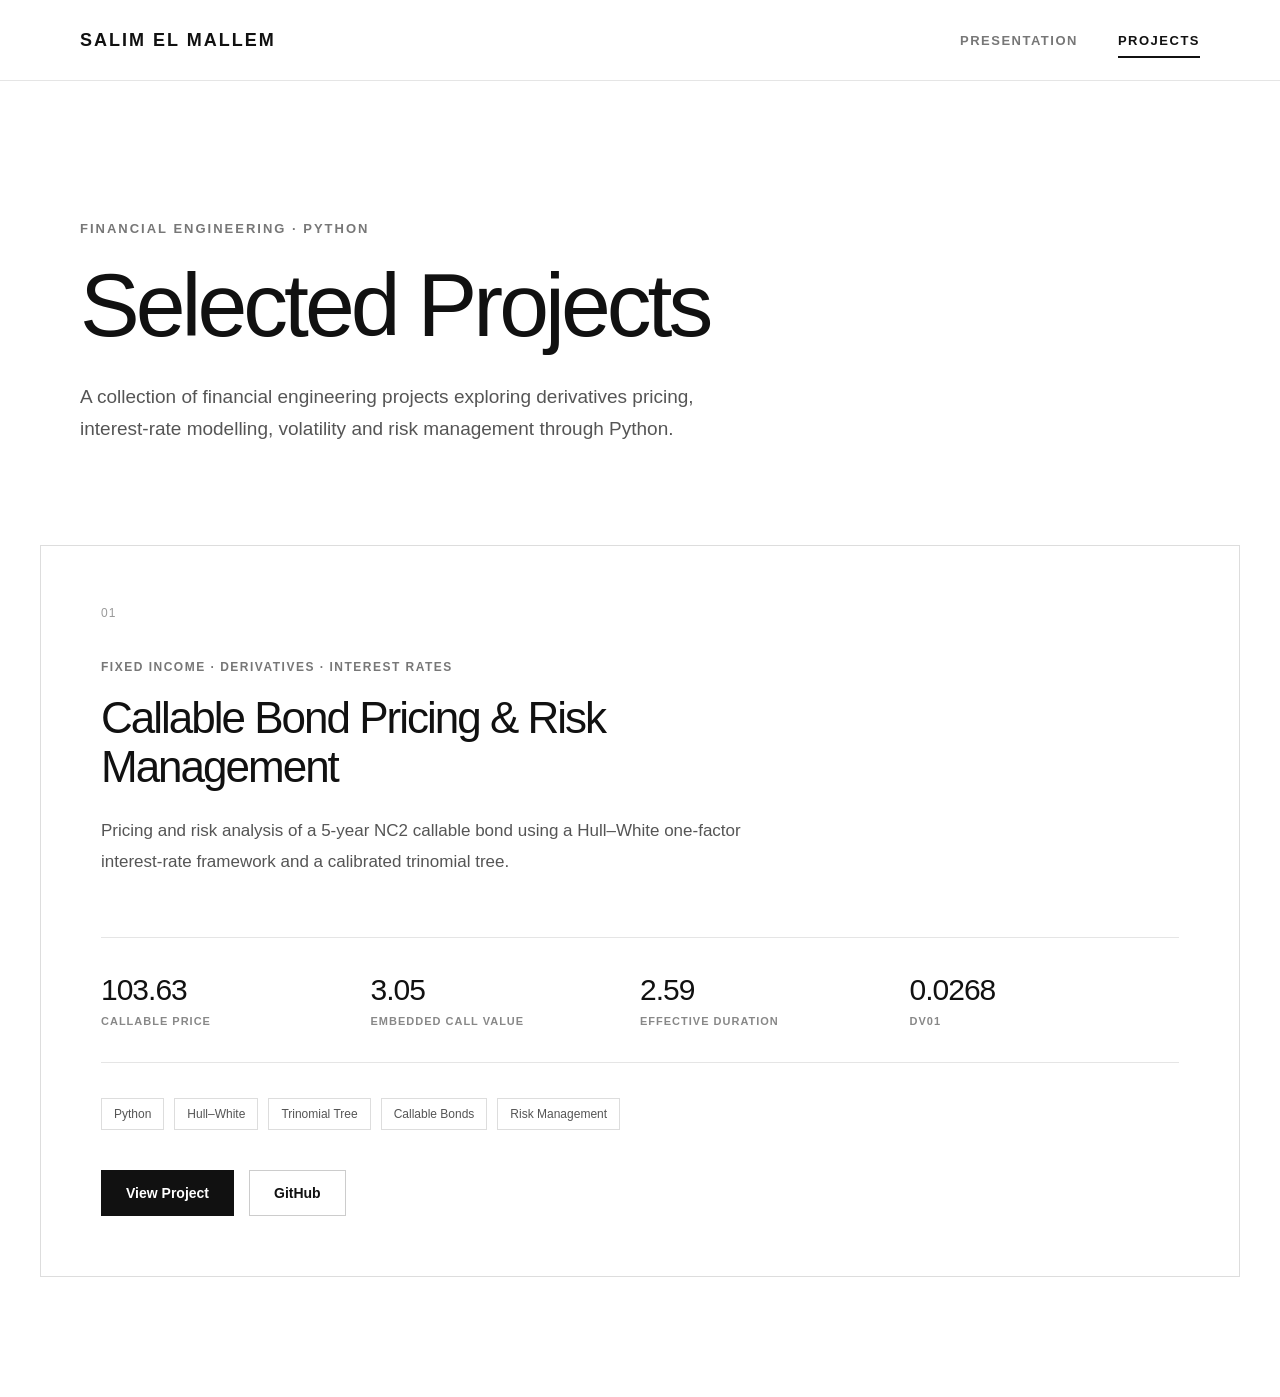
==== projects.html @ 1f4c6bae "Initial portfolio website" ====
<!DOCTYPE html>
<html lang="en">

<head>
    <meta charset="UTF-8">
    <meta name="viewport" content="width=device-width, initial-scale=1.0">

    <title>Projects | Salim El Mallem</title>

    <link rel="stylesheet" href="style.css">
</head>

<body>

    <!-- =========================
         HEADER
    ========================== -->

    <header>

        <nav class="navbar">

            <a href="index.html" class="logo">
                SALIM EL MALLEM
            </a>

            <div class="nav-links">

                <a href="index.html">
                    PRESENTATION
                </a>

                <a href="projects.html" class="active">
                    PROJECTS
                </a>

            </div>

        </nav>

    </header>


    <main>

        <!-- =========================
             PROJECTS INTRO
        ========================== -->

        <section class="projects-hero">

            <p class="eyebrow">
                FINANCIAL ENGINEERING · PYTHON
            </p>

            <h1>
                Selected Projects
            </h1>

            <p class="projects-intro">
                A collection of financial engineering projects exploring
                derivatives pricing, interest-rate modelling, volatility
                and risk management through Python.
            </p>

        </section>


        <!-- =========================
             PROJECTS
        ========================== -->

        <section class="projects-section">

            <div class="section-container">


                <!-- =========================
                     CALLABLE BOND PROJECT
                ========================== -->

                <article class="project-card">

                    <div class="project-top">

                        <div>

                            <p class="project-number">
                                01
                            </p>

                            <p class="project-category">
                                FIXED INCOME · DERIVATIVES · INTEREST RATES
                            </p>

                            <h2>
                                Callable Bond Pricing
                                & Risk Management
                            </h2>

                            <p class="project-description">
                                Pricing and risk analysis of a 5-year NC2 callable bond
                                using a Hull–White one-factor interest-rate framework
                                and a calibrated trinomial tree.
                            </p>

                        </div>

                    </div>


                    <!-- PROJECT METRICS -->

                    <div class="project-metrics">

                        <div class="project-metric">

                            <strong>
                                103.63
                            </strong>

                            <span>
                                Callable Price
                            </span>

                        </div>


                        <div class="project-metric">

                            <strong>
                                3.05
                            </strong>

                            <span>
                                Embedded Call Value
                            </span>

                        </div>


                        <div class="project-metric">

                            <strong>
                                2.59
                            </strong>

                            <span>
                                Effective Duration
                            </span>

                        </div>


                        <div class="project-metric">

                            <strong>
                                0.0268
                            </strong>

                            <span>
                                DV01
                            </span>

                        </div>

                    </div>


                    <!-- PROJECT TAGS -->

                    <div class="project-tags">

                        <span>Python</span>

                        <span>Hull–White</span>

                        <span>Trinomial Tree</span>

                        <span>Callable Bonds</span>

                        <span>Risk Management</span>

                    </div>


                    <!-- PROJECT LINKS -->

                    <div class="project-links">

                        <a href="projects/callable-bond.html"
                           class="primary-button">
                            View Project
                        </a>

                        <a href="https://github.com/SalimEM04/callable-bond-pricing"
                           target="_blank"
                           rel="noopener noreferrer"
                           class="secondary-button">
                            GitHub
                        </a>

                    </div>

                </article>

            </div>

        </section>

    </main>

</body>

</html>
---- style.css ----
/* =========================================================
   SALIM EL MALLEM — PORTFOLIO
   COMPLETE STYLESHEET
========================================================= */


/* =========================
   GENERAL
========================= */

* {
    margin: 0;
    padding: 0;
    box-sizing: border-box;
}

html {
    scroll-behavior: smooth;
}

body {
    font-family: Arial, Helvetica, sans-serif;
    background-color: #ffffff;
    color: #111111;
    overflow-x: hidden;
}

.section-container {
    width: 100%;
    max-width: 1200px;
    margin: 0 auto;
}


/* =========================
   HEADER
========================= */

header {
    width: 100%;
    background-color: #ffffff;
    border-bottom: 1px solid #e5e5e5;
}

.navbar {
    width: 100%;
    max-width: 1200px;
    height: 80px;

    margin: 0 auto;
    padding: 0 40px;

    display: flex;
    align-items: center;
    justify-content: space-between;
}

.logo {
    font-size: 18px;
    font-weight: 700;
    letter-spacing: 2px;

    color: #111111;
    text-decoration: none;
}

.nav-links {
    display: flex;
    align-items: center;
    gap: 40px;
}

.nav-links a {
    position: relative;

    font-size: 13px;
    font-weight: 600;
    letter-spacing: 1.5px;

    color: #777777;
    text-decoration: none;

    transition: color 0.2s ease;
}

.nav-links a:hover {
    color: #111111;
}

.nav-links a.active {
    color: #111111;
}

.nav-links a.active::after {
    content: "";

    position: absolute;
    left: 0;
    bottom: -10px;

    width: 100%;
    height: 2px;

    background-color: #111111;
}


/* =========================
   BUTTONS
========================= */

.primary-button,
.secondary-button {
    display: inline-block;

    padding: 14px 24px;

    font-size: 14px;
    font-weight: 600;

    text-decoration: none;

    transition: all 0.2s ease;
}

.primary-button {
    background-color: #111111;
    color: #ffffff;

    border: 1px solid #111111;
}

.primary-button:hover {
    background-color: #333333;
}

.secondary-button {
    background-color: #ffffff;
    color: #111111;

    border: 1px solid #cccccc;
}

.secondary-button:hover {
    border-color: #111111;
}


/* =========================
   COMMON ELEMENTS
========================= */

.eyebrow {
    margin-bottom: 25px;

    font-size: 13px;
    font-weight: 600;
    letter-spacing: 2px;

    color: #777777;
}

.section-label {
    margin-bottom: 40px;

    font-size: 12px;
    font-weight: 600;
    letter-spacing: 2px;

    color: #777777;
}

.section-title {
    margin-bottom: 60px;

    font-size: 46px;
    font-weight: 500;

    line-height: 1.1;
    letter-spacing: -2px;
}


/* =========================================================
   PRESENTATION PAGE
========================================================= */


/* =========================
   HERO
========================= */

.hero {
    width: 100%;
    max-width: 1200px;

    min-height: calc(100vh - 81px);

    margin: 0 auto;
    padding: 140px 40px 100px;

    display: flex;
    flex-direction: column;
    justify-content: center;
    align-items: flex-start;
}

.hero h1 {
    max-width: 900px;

    margin-bottom: 30px;

    font-size: clamp(52px, 7vw, 95px);
    font-weight: 500;

    line-height: 0.98;
    letter-spacing: -4px;
}

.intro {
    max-width: 650px;

    margin-bottom: 40px;

    font-size: 19px;
    line-height: 1.7;

    color: #555555;
}

.hero-links {
    display: flex;
    gap: 15px;
}


/* =========================
   ABOUT
========================= */

.about {
    padding: 120px 40px;

    border-top: 1px solid #e5e5e5;
}

.about-content {
    display: grid;

    grid-template-columns: 1fr 1fr;

    gap: 100px;

    align-items: start;
}

.about-content h2 {
    font-size: 46px;
    font-weight: 500;

    line-height: 1.1;
    letter-spacing: -2px;
}

.about-text p {
    margin-bottom: 24px;

    font-size: 17px;
    line-height: 1.8;

    color: #555555;
}


/* =========================
   FINANCE INVOLVEMENT
========================= */

.involvement {
    padding: 120px 40px;

    border-top: 1px solid #e5e5e5;
}

.involvement-grid {
    display: grid;

    grid-template-columns: repeat(2, 1fr);

    gap: 30px;
}

.involvement-card {
    min-height: 330px;

    padding: 40px;

    border: 1px solid #dddddd;

    display: flex;
    flex-direction: column;
}

.card-number {
    margin-bottom: 60px;

    font-size: 12px;
    letter-spacing: 1px;

    color: #999999;
}

.involvement-card h3,
.beyond-card h3 {
    margin-bottom: 10px;

    font-size: 27px;
    font-weight: 500;

    letter-spacing: -1px;
}

.card-role {
    margin-bottom: 30px;

    font-size: 14px;
    font-weight: 600;

    color: #555555;
}

.card-description {
    max-width: 450px;

    font-size: 16px;
    line-height: 1.7;

    color: #666666;
}

.involvement-card .card-description {
    margin-top: auto;
}


/* =========================
   BEYOND FINANCE
========================= */

.beyond {
    padding: 120px 40px;

    border-top: 1px solid #e5e5e5;
}

.beyond-grid {
    display: grid;

    grid-template-columns: repeat(2, 1fr);

    gap: 30px;
}

.beyond-card {
    min-height: 430px;

    padding: 40px;

    border: 1px solid #dddddd;

    display: flex;
    flex-direction: column;
}

.beyond-card .card-description {
    margin-bottom: 45px;
}


/* =========================
   STATS
========================= */

.stats {
    margin-top: auto;

    padding-top: 30px;

    border-top: 1px solid #e5e5e5;

    display: flex;

    gap: 50px;
}

.stat {
    display: flex;
    flex-direction: column;
}

.stat strong {
    margin-bottom: 8px;

    font-size: 34px;
    font-weight: 500;

    letter-spacing: -1px;
}

.stat span {
    font-size: 11px;
    font-weight: 600;

    letter-spacing: 1px;
    text-transform: uppercase;

    color: #888888;
}


/* =========================================================
   PROJECTS PAGE
========================================================= */


/* =========================
   PROJECTS HERO
========================= */

.projects-hero {
    width: 100%;
    max-width: 1200px;

    margin: 0 auto;

    padding: 140px 40px 100px;
}

.projects-hero h1 {
    margin-bottom: 30px;

    font-size: clamp(60px, 7vw, 95px);
    font-weight: 500;

    line-height: 1;
    letter-spacing: -4px;
}

.projects-intro {
    max-width: 650px;

    font-size: 19px;
    line-height: 1.7;

    color: #555555;
}


/* =========================
   PROJECTS SECTION
========================= */

.projects-section {
    padding: 0 40px 120px;
}

.project-card {
    padding: 60px;

    border: 1px solid #dddddd;
}

.project-number {
    margin-bottom: 40px;

    font-size: 12px;
    letter-spacing: 1px;

    color: #999999;
}

.project-category {
    margin-bottom: 20px;

    font-size: 12px;
    font-weight: 600;
    letter-spacing: 1.5px;

    color: #777777;
}

.project-card h2 {
    max-width: 700px;

    margin-bottom: 25px;

    font-size: 44px;
    font-weight: 500;

    line-height: 1.1;
    letter-spacing: -2px;
}

.project-description {
    max-width: 700px;

    font-size: 17px;
    line-height: 1.8;

    color: #555555;
}


/* =========================
   PROJECT METRICS
========================= */

.project-metrics {
    margin-top: 60px;

    padding: 35px 0;

    border-top: 1px solid #e5e5e5;
    border-bottom: 1px solid #e5e5e5;

    display: grid;

    grid-template-columns: repeat(4, 1fr);
}

.project-metric {
    padding-right: 30px;

    display: flex;
    flex-direction: column;
}

.project-metric strong {
    margin-bottom: 8px;

    font-size: 30px;
    font-weight: 500;

    letter-spacing: -1px;
}

.project-metric span {
    font-size: 11px;
    font-weight: 600;

    letter-spacing: 1px;
    text-transform: uppercase;

    color: #888888;
}


/* =========================
   PROJECT TAGS
========================= */

.project-tags {
    margin-top: 35px;

    display: flex;
    flex-wrap: wrap;

    gap: 10px;
}

.project-tags span {
    padding: 8px 12px;

    border: 1px solid #dddddd;

    font-size: 12px;

    color: #555555;
}


/* =========================
   PROJECT LINKS
========================= */

.project-links {
    margin-top: 40px;

    display: flex;

    gap: 15px;
}


/* =========================================================
   CALLABLE BOND DETAIL PAGE
========================================================= */


/* =========================
   PROJECT DETAIL HERO
========================= */

.project-detail-hero {
    width: 100%;
    max-width: 1200px;

    margin: 0 auto;

    padding: 140px 40px 120px;
}

.project-detail-hero h1 {
    max-width: 1000px;

    margin-bottom: 35px;

    font-size: clamp(55px, 7vw, 90px);
    font-weight: 500;

    line-height: 0.98;
    letter-spacing: -4px;
}

.project-detail-intro {
    max-width: 700px;

    margin-bottom: 40px;

    font-size: 19px;
    line-height: 1.7;

    color: #555555;
}

.project-detail-links {
    display: flex;

    gap: 15px;
}


/* =========================
   DETAIL SECTIONS
========================= */

.detail-section {
    padding: 110px 40px;

    border-top: 1px solid #e5e5e5;
}

.detail-two-columns {
    display: grid;

    grid-template-columns: 1fr 1fr;

    gap: 100px;

    align-items: start;
}

.detail-two-columns h2,
.detail-title {
    font-size: 44px;
    font-weight: 500;

    line-height: 1.1;
    letter-spacing: -2px;
}

.detail-title {
    max-width: 750px;

    margin-bottom: 60px;
}

.detail-text {
    min-width: 0;
}

.detail-text p {
    margin-bottom: 24px;

    font-size: 17px;
    line-height: 1.8;

    color: #555555;
}


/* =========================
   FORMULAS
========================= */

.formula-box {
    width: 100%;

    margin: 35px 0;

    padding: 25px 30px;

    border-left: 3px solid #111111;

    background-color: #f7f7f7;

    font-size: 18px;
    font-weight: 500;
    line-height: 1.6;
}


/* =========================
   DETAIL METRICS
========================= */

.detail-metrics {
    width: 100%;

    display: grid;

    grid-template-columns: repeat(5, 1fr);

    border-top: 1px solid #e5e5e5;
    border-bottom: 1px solid #e5e5e5;
}

.detail-metric {
    min-width: 0;

    padding: 35px 20px 35px 0;

    display: flex;
    flex-direction: column;
}

.detail-metric strong {
    margin-bottom: 10px;

    font-size: 32px;
    font-weight: 500;

    letter-spacing: -1px;
}

.detail-metric span {
    font-size: 11px;
    font-weight: 600;

    line-height: 1.4;
    letter-spacing: 1px;
    text-transform: uppercase;

    color: #888888;
}


/* =========================
   BOND STRUCTURE
========================= */

.structure-grid {
    width: 100%;

    display: grid;

    grid-template-columns: repeat(3, 1fr);

    border-top: 1px solid #e5e5e5;
}

.structure-grid div {
    min-width: 0;

    padding: 30px 20px 30px 0;

    border-bottom: 1px solid #e5e5e5;

    display: flex;
    flex-direction: column;
}

.structure-grid span {
    margin-bottom: 10px;

    font-size: 11px;
    font-weight: 600;

    letter-spacing: 1px;
    text-transform: uppercase;

    color: #888888;
}

.structure-grid strong {
    font-size: 21px;
    font-weight: 500;
}


/* =========================
   CHARTS
========================= */

.chart-container {
    width: 100%;

    margin: 20px 0 50px;

    padding: 30px;

    border: 1px solid #e5e5e5;

    background-color: #ffffff;

    overflow: hidden;
}

.chart-container img {
    display: block;

    width: 100%;
    max-width: 100%;

    height: auto;

    margin: 0 auto;

    object-fit: contain;
}

.chart-analysis {
    max-width: 800px;
}

.chart-analysis p {
    margin-bottom: 20px;

    font-size: 17px;
    line-height: 1.8;

    color: #555555;
}


/* =========================
   PROJECT FOOTER
========================= */

.project-footer {
    padding: 120px 40px;

    border-top: 1px solid #e5e5e5;
}

.project-footer h2 {
    max-width: 800px;

    margin-bottom: 40px;

    font-size: 48px;
    font-weight: 500;

    line-height: 1.1;
    letter-spacing: -2px;
}


/* =========================================================
   RESPONSIVE — TABLET
========================================================= */

@media (max-width: 900px) {

    .detail-metrics {
        grid-template-columns: repeat(3, 1fr);
    }

    .detail-two-columns {
        gap: 60px;
    }

    .structure-grid {
        grid-template-columns: repeat(2, 1fr);
    }

}


/* =========================================================
   RESPONSIVE — MOBILE
========================================================= */

@media (max-width: 700px) {

    /* =========================
       HEADER
    ========================= */

    .navbar {
        height: 70px;

        padding: 0 20px;
    }

    .logo {
        font-size: 13px;
        letter-spacing: 1px;
    }

    .nav-links {
        gap: 18px;
    }

    .nav-links a {
        font-size: 10px;
        letter-spacing: 1px;
    }


    /* =========================
       BUTTONS
    ========================= */

    .primary-button,
    .secondary-button {
        padding: 13px 18px;
    }


    /* =========================
       PRESENTATION HERO
    ========================= */

    .hero {
        min-height: calc(100vh - 71px);

        padding: 80px 20px;
    }

    .hero h1 {
        font-size: 52px;

        letter-spacing: -2px;
    }

    .intro {
        font-size: 17px;
    }

    .hero-links {
        flex-direction: column;
        align-items: flex-start;
    }


    /* =========================
       COMMON
    ========================= */

    .section-title {
        margin-bottom: 40px;

        font-size: 36px;
    }


    /* =========================
       ABOUT
    ========================= */

    .about {
        padding: 80px 20px;
    }

    .about-content {
        grid-template-columns: 1fr;

        gap: 40px;
    }

    .about-content h2 {
        font-size: 36px;
    }


    /* =========================
       INVOLVEMENT
    ========================= */

    .involvement {
        padding: 80px 20px;
    }

    .involvement-grid {
        grid-template-columns: 1fr;
    }

    .involvement-card {
        min-height: auto;
    }

    .card-number {
        margin-bottom: 40px;
    }

    .involvement-card .card-description {
        margin-top: 20px;
    }


    /* =========================
       BEYOND FINANCE
    ========================= */

    .beyond {
        padding: 80px 20px;
    }

    .beyond-grid {
        grid-template-columns: 1fr;
    }

    .beyond-card {
        min-height: auto;
    }

    .stats {
        margin-top: 20px;

        flex-direction: column;

        gap: 25px;
    }


    /* =========================
       PROJECTS PAGE
    ========================= */

    .projects-hero {
        padding: 80px 20px 60px;
    }

    .projects-hero h1 {
        font-size: 52px;

        letter-spacing: -2px;
    }

    .projects-intro {
        font-size: 17px;
    }

    .projects-section {
        padding: 0 20px 80px;
    }

    .project-card {
        padding: 30px;
    }

    .project-card h2 {
        font-size: 34px;
    }

    .project-metrics {
        grid-template-columns: repeat(2, 1fr);

        gap: 30px;
    }

    .project-links {
        flex-direction: column;

        align-items: flex-start;
    }


    /* =========================
       CALLABLE BOND HERO
    ========================= */

    .project-detail-hero {
        padding: 80px 20px;
    }

    .project-detail-hero h1 {
        font-size: 50px;

        line-height: 1;

        letter-spacing: -2px;
    }

    .project-detail-intro {
        font-size: 17px;
    }

    .project-detail-links {
        flex-direction: column;

        align-items: flex-start;
    }


    /* =========================
       CALLABLE BOND SECTIONS
    ========================= */

    .detail-section {
        padding: 80px 20px;
    }

    .detail-two-columns {
        grid-template-columns: 1fr;

        gap: 40px;
    }

    .detail-two-columns h2,
    .detail-title {
        font-size: 36px;
    }

    .detail-title {
        margin-bottom: 40px;
    }


    /* =========================
       DETAIL METRICS
    ========================= */

    .detail-metrics {
        grid-template-columns: repeat(2, 1fr);
    }

    .detail-metric {
        padding: 25px 15px 25px 0;
    }

    .detail-metric strong {
        font-size: 27px;
    }


    /* =========================
       STRUCTURE
    ========================= */

    .structure-grid {
        grid-template-columns: repeat(2, 1fr);
    }


    /* =========================
       FORMULAS
    ========================= */

    .formula-box {
        padding: 20px;

        font-size: 16px;
    }


    /* =========================
       CHARTS
    ========================= */

    .chart-container {
        margin-bottom: 35px;

        padding: 10px;
    }


    /* =========================
       FOOTER
    ========================= */

    .project-footer {
        padding: 80px 20px;
    }

    .project-footer h2 {
        font-size: 36px;
    }

}


/* =========================================================
   VERY SMALL SCREENS
========================================================= */

@media (max-width: 450px) {

    .project-detail-hero h1,
    .hero h1,
    .projects-hero h1 {
        font-size: 42px;
    }

    .detail-metrics,
    .project-metrics,
    .structure-grid {
        grid-template-columns: 1fr;
    }

}
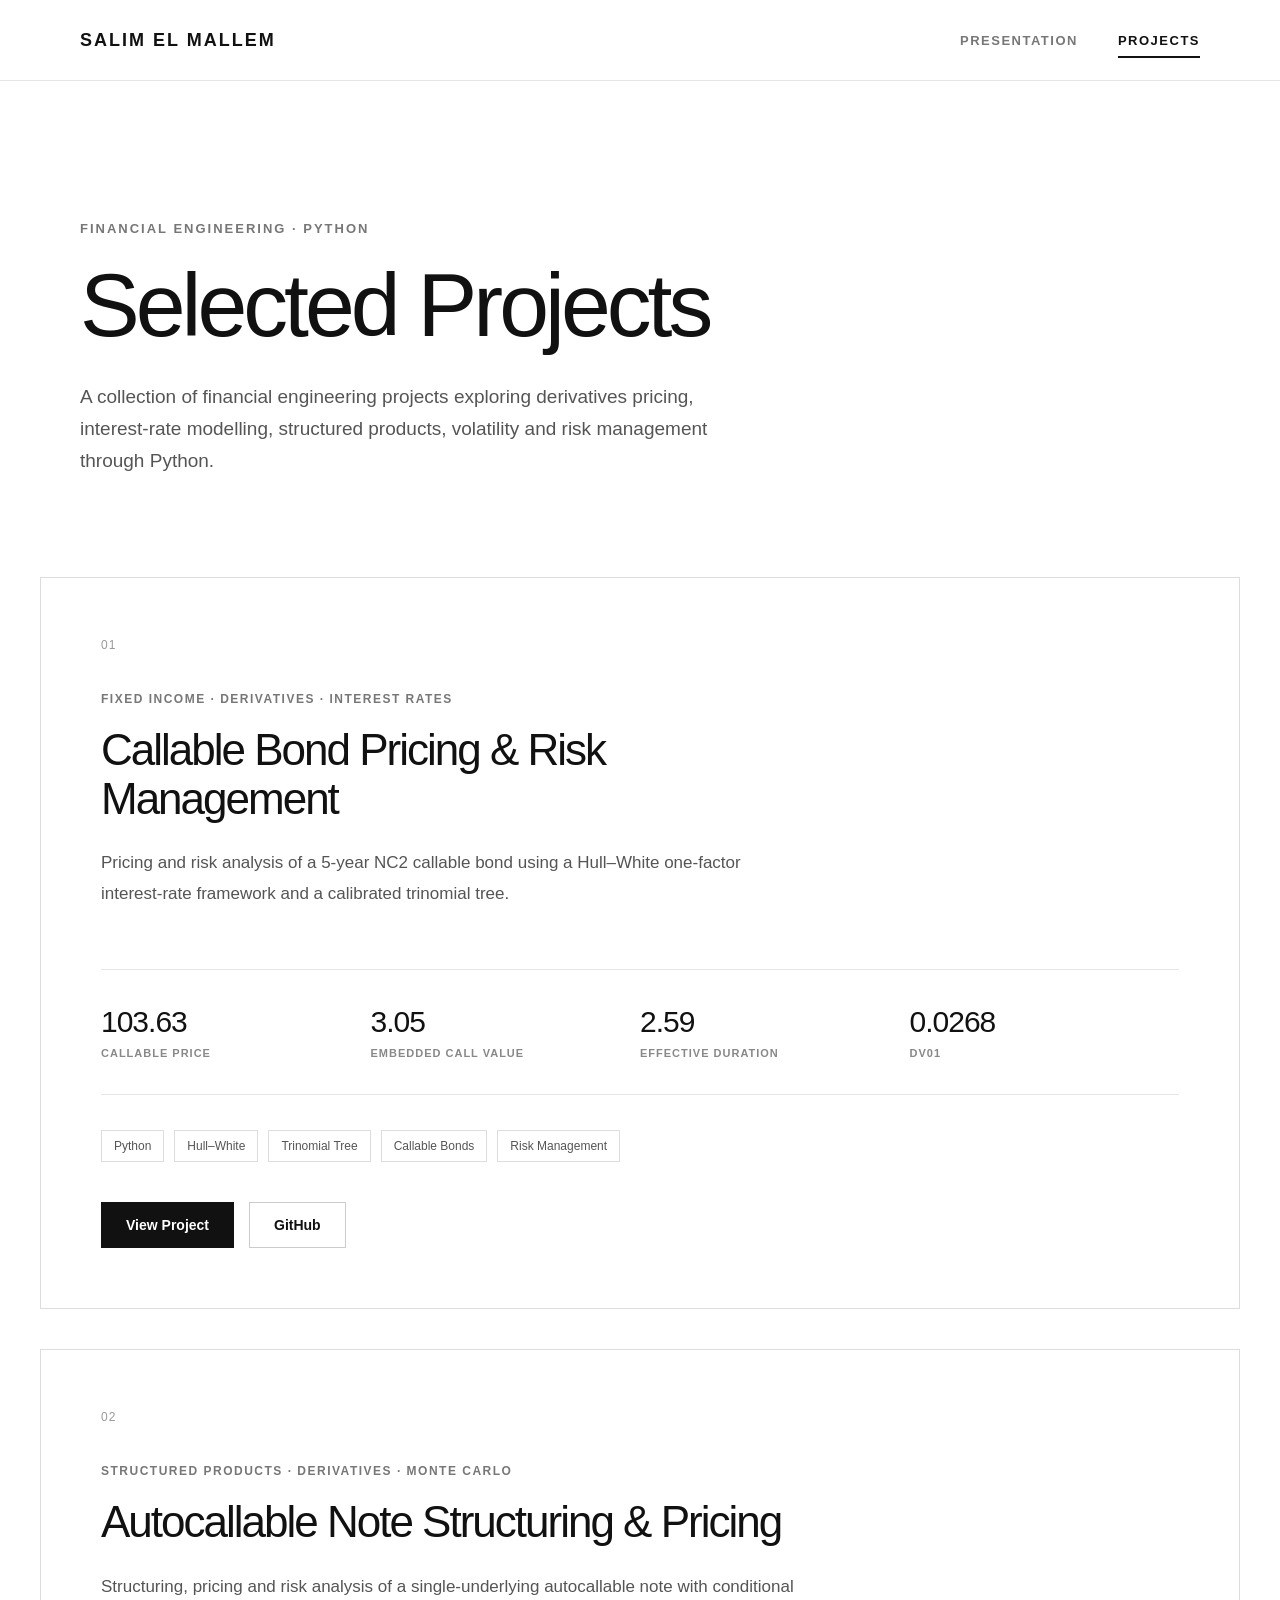
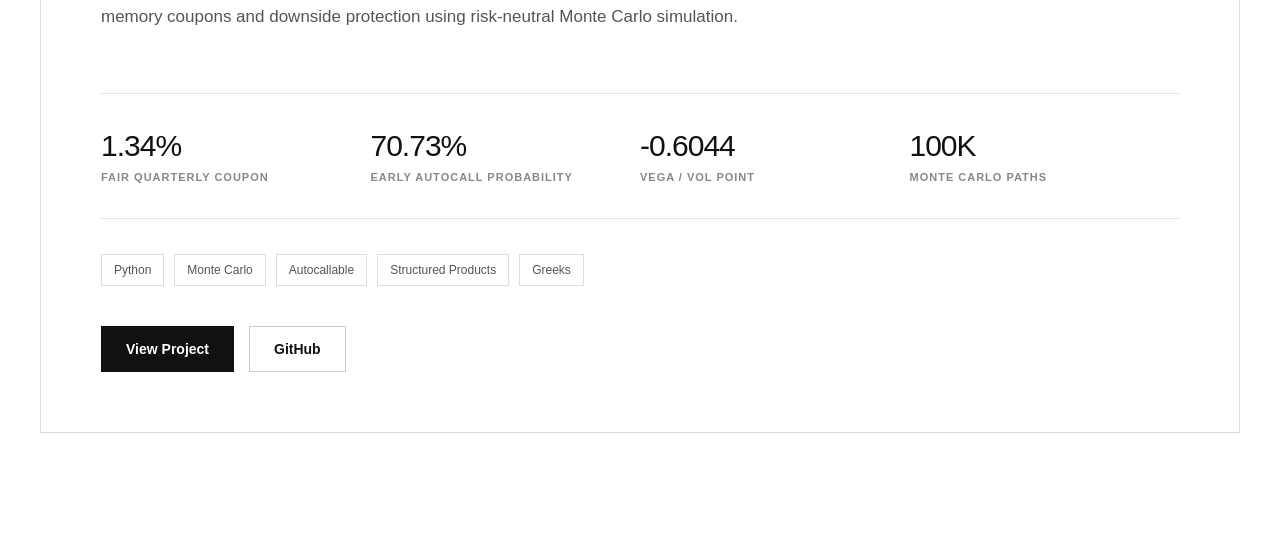
==== commit 6cb8694c: "Add autocallable note pricing project" ====
--- a/projects.html
+++ b/projects.html
@@ -12,12 +12,7 @@
 
 <body>
 
-    <!-- =========================
-         HEADER
-    ========================== -->
-
     <header>
-
         <nav class="navbar">
 
             <a href="index.html" class="logo">
@@ -37,15 +32,12 @@
             </div>
 
         </nav>
-
     </header>
 
 
     <main>
 
-        <!-- =========================
-             PROJECTS INTRO
-        ========================== -->
+        <!-- PROJECTS INTRO -->
 
         <section class="projects-hero">
 
@@ -59,25 +51,21 @@
 
             <p class="projects-intro">
                 A collection of financial engineering projects exploring
-                derivatives pricing, interest-rate modelling, volatility
-                and risk management through Python.
+                derivatives pricing, interest-rate modelling, structured products,
+                volatility and risk management through Python.
             </p>
 
         </section>
 
 
-        <!-- =========================
-             PROJECTS
-        ========================== -->
+        <!-- PROJECTS -->
 
         <section class="projects-section">
 
             <div class="section-container">
 
 
-                <!-- =========================
-                     CALLABLE BOND PROJECT
-                ========================== -->
+                <!-- PROJECT 01 — CALLABLE BOND -->
 
                 <article class="project-card">
 
@@ -109,82 +97,41 @@
                     </div>
 
 
-                    <!-- PROJECT METRICS -->
-
                     <div class="project-metrics">
 
                         <div class="project-metric">
-
-                            <strong>
-                                103.63
-                            </strong>
-
-                            <span>
-                                Callable Price
-                            </span>
-
-                        </div>
-
-
-                        <div class="project-metric">
-
-                            <strong>
-                                3.05
-                            </strong>
-
-                            <span>
-                                Embedded Call Value
-                            </span>
-
-                        </div>
-
-
-                        <div class="project-metric">
-
-                            <strong>
-                                2.59
-                            </strong>
-
-                            <span>
-                                Effective Duration
-                            </span>
-
-                        </div>
-
-
-                        <div class="project-metric">
-
-                            <strong>
-                                0.0268
-                            </strong>
-
-                            <span>
-                                DV01
-                            </span>
-
-                        </div>
-
-                    </div>
-
-
-                    <!-- PROJECT TAGS -->
+                            <strong>103.63</strong>
+                            <span>Callable Price</span>
+                        </div>
+
+                        <div class="project-metric">
+                            <strong>3.05</strong>
+                            <span>Embedded Call Value</span>
+                        </div>
+
+                        <div class="project-metric">
+                            <strong>2.59</strong>
+                            <span>Effective Duration</span>
+                        </div>
+
+                        <div class="project-metric">
+                            <strong>0.0268</strong>
+                            <span>DV01</span>
+                        </div>
+
+                    </div>
+
 
                     <div class="project-tags">
 
                         <span>Python</span>
-
                         <span>Hull–White</span>
-
                         <span>Trinomial Tree</span>
-
                         <span>Callable Bonds</span>
-
                         <span>Risk Management</span>
 
                     </div>
 
-
-                    <!-- PROJECT LINKS -->
 
                     <div class="project-links">
 
@@ -204,6 +151,93 @@
 
                 </article>
 
+
+                <!-- PROJECT 02 — AUTOCALLABLE -->
+
+                <article class="project-card">
+
+                    <div class="project-top">
+
+                        <div>
+
+                            <p class="project-number">
+                                02
+                            </p>
+
+                            <p class="project-category">
+                                STRUCTURED PRODUCTS · DERIVATIVES · MONTE CARLO
+                            </p>
+
+                            <h2>
+                                Autocallable Note Structuring
+                                & Pricing
+                            </h2>
+
+                            <p class="project-description">
+                                Structuring, pricing and risk analysis of a single-underlying
+                                autocallable note with conditional memory coupons and downside
+                                protection using risk-neutral Monte Carlo simulation.
+                            </p>
+
+                        </div>
+
+                    </div>
+
+
+                    <div class="project-metrics">
+
+                        <div class="project-metric">
+                            <strong>1.34%</strong>
+                            <span>Fair Quarterly Coupon</span>
+                        </div>
+
+                        <div class="project-metric">
+                            <strong>70.73%</strong>
+                            <span>Early Autocall Probability</span>
+                        </div>
+
+                        <div class="project-metric">
+                            <strong>-0.6044</strong>
+                            <span>Vega / Vol Point</span>
+                        </div>
+
+                        <div class="project-metric">
+                            <strong>100K</strong>
+                            <span>Monte Carlo Paths</span>
+                        </div>
+
+                    </div>
+
+
+                    <div class="project-tags">
+
+                        <span>Python</span>
+                        <span>Monte Carlo</span>
+                        <span>Autocallable</span>
+                        <span>Structured Products</span>
+                        <span>Greeks</span>
+
+                    </div>
+
+
+                    <div class="project-links">
+
+                        <a href="projects/autocall.html"
+                           class="primary-button">
+                            View Project
+                        </a>
+
+                        <a href="https://github.com/SalimEM04/autocall-snowball"
+                           target="_blank"
+                           rel="noopener noreferrer"
+                           class="secondary-button">
+                            GitHub
+                        </a>
+
+                    </div>
+
+                </article>
+
             </div>
 
         </section>
--- a/style.css
+++ b/style.css
@@ -470,6 +470,10 @@
     border: 1px solid #dddddd;
 }
 
+.project-card + .project-card {
+    margin-top: 40px;
+}
+
 .project-number {
     margin-bottom: 40px;
 
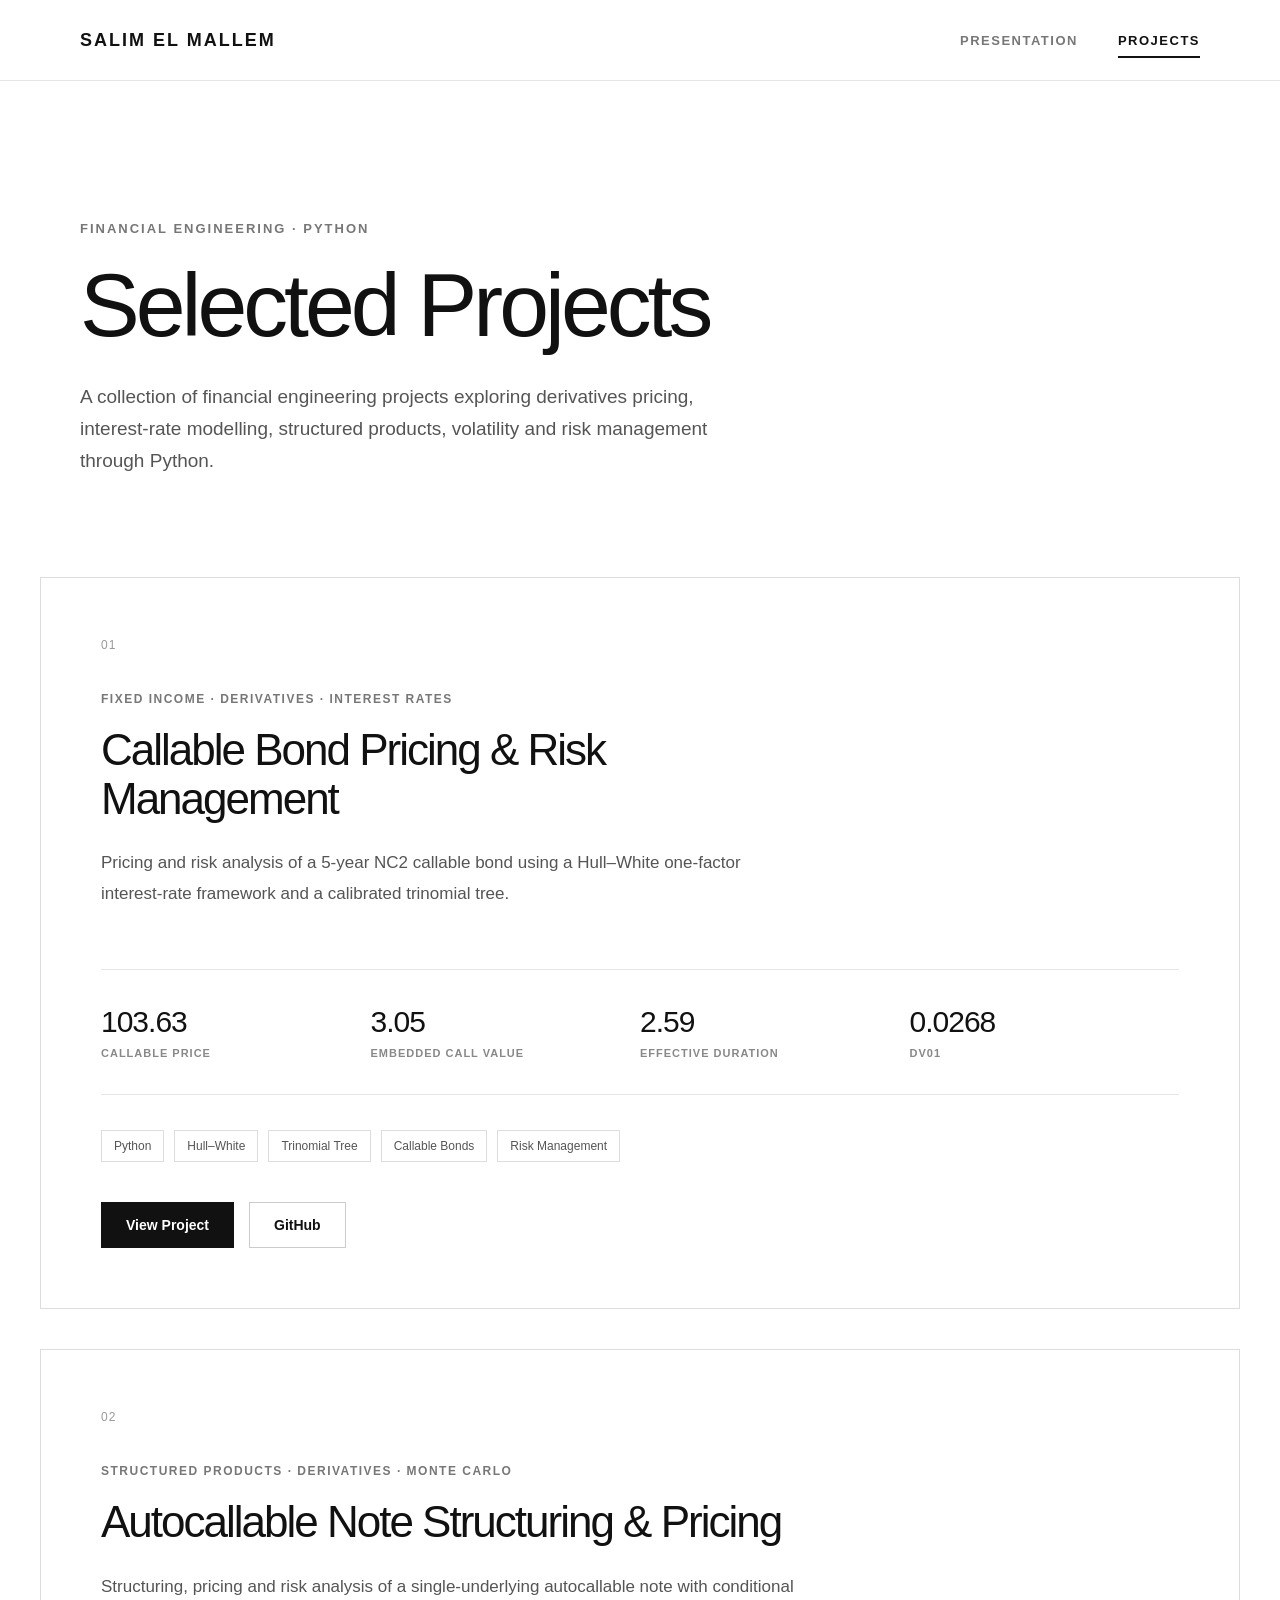
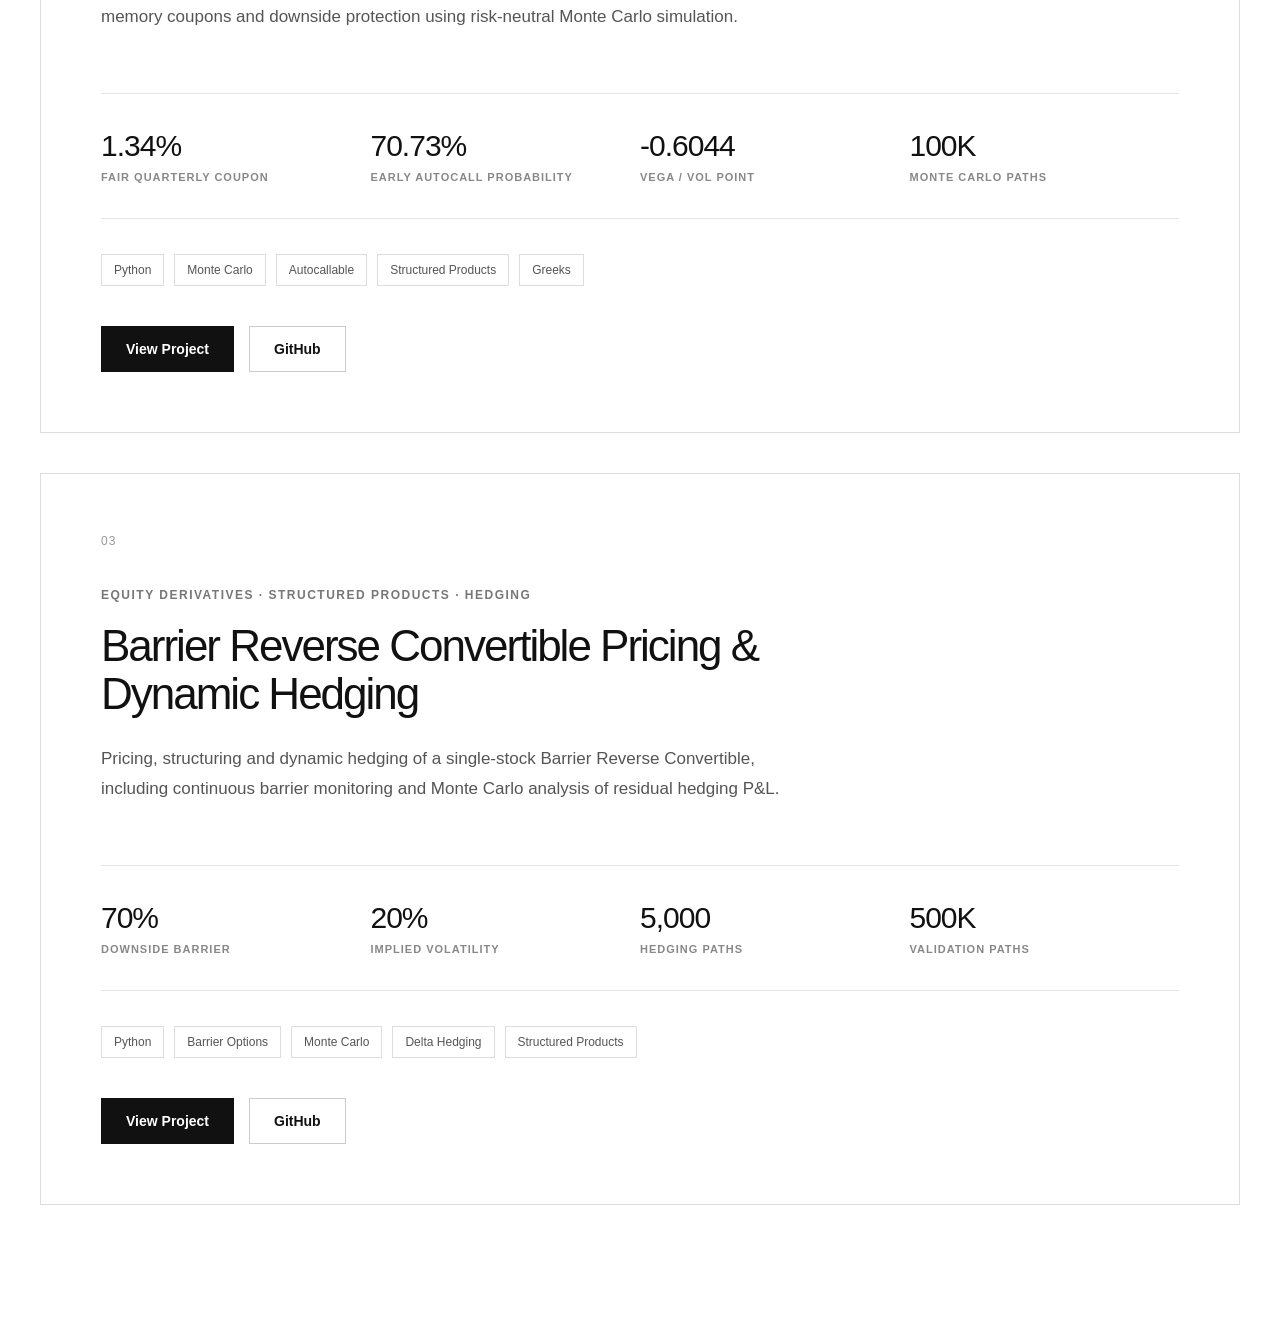
==== commit eef4f69a: "Add Barrier Reverse Convertible project" ====
--- a/projects.html
+++ b/projects.html
@@ -237,7 +237,134 @@
                     </div>
 
                 </article>
-
+<!-- =========================
+     REVERSE CONVERTIBLE PROJECT
+========================== -->
+
+<article class="project-card">
+
+    <div class="project-top">
+
+        <div>
+
+            <p class="project-number">
+                03
+            </p>
+
+            <p class="project-category">
+                EQUITY DERIVATIVES · STRUCTURED PRODUCTS · HEDGING
+            </p>
+
+            <h2>
+                Barrier Reverse Convertible
+                Pricing & Dynamic Hedging
+            </h2>
+
+            <p class="project-description">
+                Pricing, structuring and dynamic hedging of a single-stock
+                Barrier Reverse Convertible, including continuous barrier
+                monitoring and Monte Carlo analysis of residual hedging P&L.
+            </p>
+
+        </div>
+
+    </div>
+
+
+    <!-- PROJECT METRICS -->
+
+    <div class="project-metrics">
+
+        <div class="project-metric">
+
+            <strong>
+                70%
+            </strong>
+
+            <span>
+                Downside Barrier
+            </span>
+
+        </div>
+
+
+        <div class="project-metric">
+
+            <strong>
+                20%
+            </strong>
+
+            <span>
+                Implied Volatility
+            </span>
+
+        </div>
+
+
+        <div class="project-metric">
+
+            <strong>
+                5,000
+            </strong>
+
+            <span>
+                Hedging Paths
+            </span>
+
+        </div>
+
+
+        <div class="project-metric">
+
+            <strong>
+                500K
+            </strong>
+
+            <span>
+                Validation Paths
+            </span>
+
+        </div>
+
+    </div>
+
+
+    <!-- PROJECT TAGS -->
+
+    <div class="project-tags">
+
+        <span>Python</span>
+
+        <span>Barrier Options</span>
+
+        <span>Monte Carlo</span>
+
+        <span>Delta Hedging</span>
+
+        <span>Structured Products</span>
+
+    </div>
+
+
+    <!-- PROJECT LINKS -->
+
+    <div class="project-links">
+
+        <a href="projects/reverse-convertible.html"
+           class="primary-button">
+            View Project
+        </a>
+
+        <a href="https://github.com/SalimEM04/reverse-convertible-hedging"
+           target="_blank"
+           rel="noopener noreferrer"
+           class="secondary-button">
+            GitHub
+        </a>
+
+    </div>
+
+</article>
             </div>
 
         </section>
